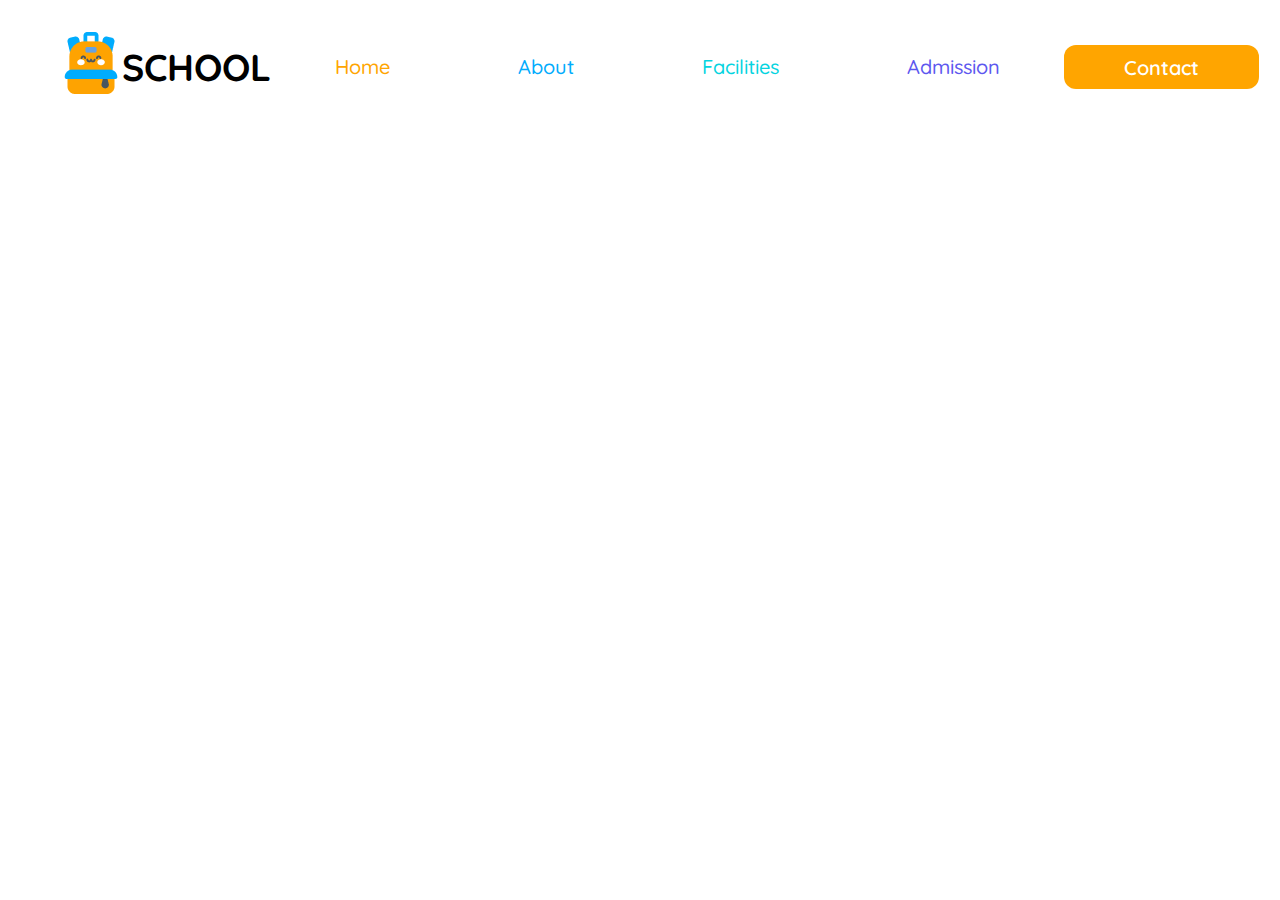
==== index.html @ 40c9b302 "navbar section +responsive for mobile devices" ====
<!DOCTYPE html>
<html lang="en">
<head>
    <meta charset="UTF-8">
    <meta name="viewport" content="width=device-width, initial-scale=1.0">
    <title>Document</title>
    <link rel="stylesheet" href="./kidschool.css">
</head>
<body class="quicksand">
<main>
<header>

<!-- navbar part start -->

<nav class="display-flex">
  <div class="logo-text display-flex">

    <div class="img-logo">
    <img src="./assets/logo.png" alt="web-logo">
    </div>
    <h3 class="logo-side-text fbold">SCHOOL</h3>
  </div> 
   <div class="nav-mid-container">
    <ul class="display-flex">
        <li class="nav-item"><a href="./assets/link.html" class="nav-link">Home</a></li>
        <li class="nav-item"><a href="./assets/link.html" class="nav-link">About</a></li>
        <li class="nav-item"><a href="./assets/link.html" class="nav-link">Facilities</a></li>
        <li class="nav-item"><a href="./assets/link.html" class="nav-link">Admission</a></li>
    </ul>

   </div>     
   <button class="btn-primary fSbold">Contact</button>
    <div class="toggle-bar">
        <div class="bar"></div>
        <div class="bar"></div>
        <div class="bar"></div>
    </div>
</nav>
</header>

</main>
</body>
</html>
---- kidschool.css ----
@import url('https://fonts.googleapis.com/css2?family=Quicksand:wght@300..700&display=swap');
*{
    margin: 0px;
    padding: 0px;
    font-family: "Quicksand", serif;
    font-optical-sizing: auto;
    font-weight: 500;
    font-style: normal;
}

 .quicksand{
    font-family: "Quicksand", serif;
    font-optical-sizing: auto;
    font-weight: 500;
    font-style: normal;
  } 
main{
    max-width:1160px;
    margin: 0 auto;
    
}

/* shared styles */

.display-flex{
    display: flex;
}
.fbold{
    font-weight: bold;

}
.fSbold{
    font-weight: 600;
}



/* start nav bar section */


nav{
    margin: 2rem auto;
    justify-content: space-around;
   align-items: center;
}
.logo-text{
    align-items: center;
    font-size: 2rem;
    
}

li ,li>a{
    text-decoration: none;
    list-style: none;
    font-size:1.25rem;
    font-weight:500;
    line-height: 32px;
    margin: 0 2rem;
   
}
ul li:nth-child(1) a {
    color: orange;
}
ul li:nth-child(2) a {
    color: #01ACFD;
}
ul li:nth-child(3) a {
    color: #05D4DF;
}
ul li:nth-child(4) a {
    color: #5D58EF;
}

.btn-primary{
width: 12.3rem;

border: none;
color: #ffff;

background-color:orange ;

font-size: 1.25rem;

padding: 0.6rem 3.75rem;
border-radius:0.75rem;
}

.btn-primary:hover{
    background-color: gold;
} 

.toggle-bar{
    display: none;
}

/* nav bar section end */


/* mobile device responsive part start */
@media screen and (max-width:576px) {




    /* navbar mobile section start */

 nav{
    margin: 0;
    padding: 1rem;
    justify-content: space-around;
    border-bottom: 2px solid orange;
 }
    
    .logo-side-text,
    .nav-mid-container,
    .btn-primary {
    display: none;
   }
   .img-logo>img{
    width:2.85rem;
    height:2.85rem;
   }
   .toggle-bar{
    display: flex;
    flex-direction: column;
    width: 1.85rem;
    height: 1.85rem;
    justify-content: space-around;
    cursor:pointer;
   }
    .bar {
    height: 5px;
    width: 30px;
    background-color: #000000;
    border-radius: 5px;
    transition: transform 0.3s ease, opacity 0.3s ease;
  }
  /* navbar mobile section end */
}
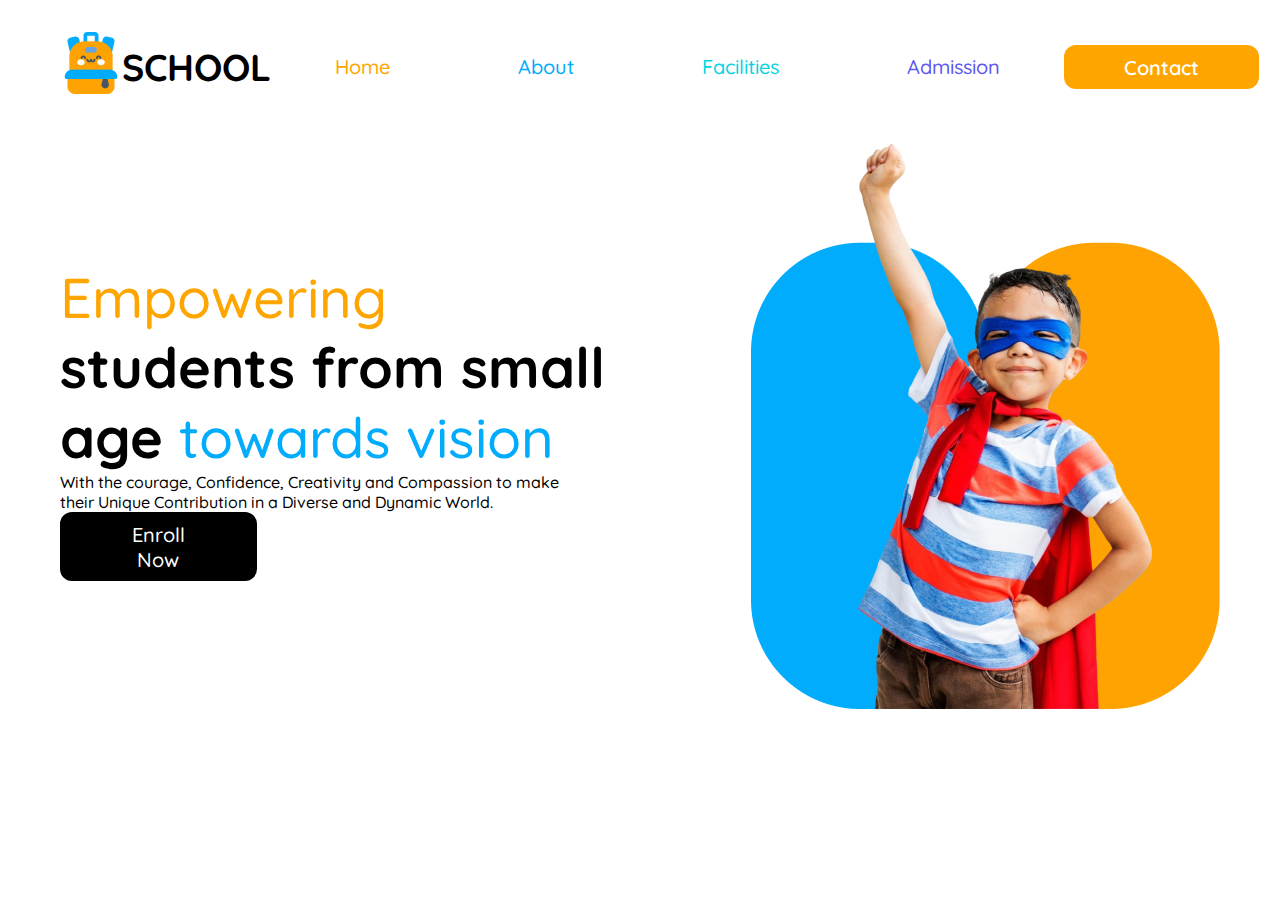
==== commit e5a5755d: "banner+pc version" ====
--- a/index.html
+++ b/index.html
@@ -29,14 +29,26 @@
     </ul>
 
    </div>     
-   <button class="btn-primary fSbold">Contact</button>
+   <button class="btn-primary fSbold btn-1">Contact</button>
     <div class="toggle-bar">
         <div class="bar"></div>
         <div class="bar"></div>
         <div class="bar"></div>
     </div>
 </nav>
+ <section class="banner display-flex">
+      <div class="banner-texbox">
+            <h1 class="h1s fbold" >
+                <span>Empowering</span><br>
+                students from small <br> age <span>towards vision</span>
+            </h1>
+            <p>With the courage, Confidence, Creativity and Compassion to make <br>their Unique Contribution in a Diverse and Dynamic World.</p>
+            <button class="btn-primary2 btn-2">Enroll Now</button>
+        </div>
+        <img src="./assets/hero-kids.png" alt="">
+ </section>
 </header>
+ 
 
 </main>
 </body>
--- a/kidschool.css
+++ b/kidschool.css
@@ -70,15 +70,15 @@
 ul li:nth-child(4) a {
     color: #5D58EF;
 }
+.btn-1{
+    background-color:orange ;
+}
 
 .btn-primary{
+display: flex;
 width: 12.3rem;
-
 border: none;
 color: #ffff;
-
-background-color:orange ;
-
 font-size: 1.25rem;
 
 padding: 0.6rem 3.75rem;
@@ -95,6 +95,54 @@
 
 /* nav bar section end */
 
+/* banner section start */
+
+.banner{
+justify-content:space-between;
+align-items: center;
+}
+.banner-textbox{
+width: 40rem;
+margin-right: 3.5rem;
+}
+
+
+.btn-primary2{
+display: flex;
+width: 12.3rem;
+border: none;
+color: #ffff;
+font-size: 1.25rem;
+justify-content: center;
+padding: 0.6rem 3rem;
+border-radius:0.75rem;
+
+}
+
+
+.btn-2{
+    background-color: black;
+}
+h1 span:first-child{
+color:orange;
+}
+h1 span:nth-child(2){
+    color: #111111;
+}
+h1 span:last-child{
+    color: #01ACFD;
+}
+
+
+.h1s{
+    font-size: 3.5rem;
+    font-weight: 700;
+}
+
+.h1s p{
+font-size: 1.25rem;
+font-weight: 400;
+}
 
 /* mobile device responsive part start */
 @media screen and (max-width:576px) {
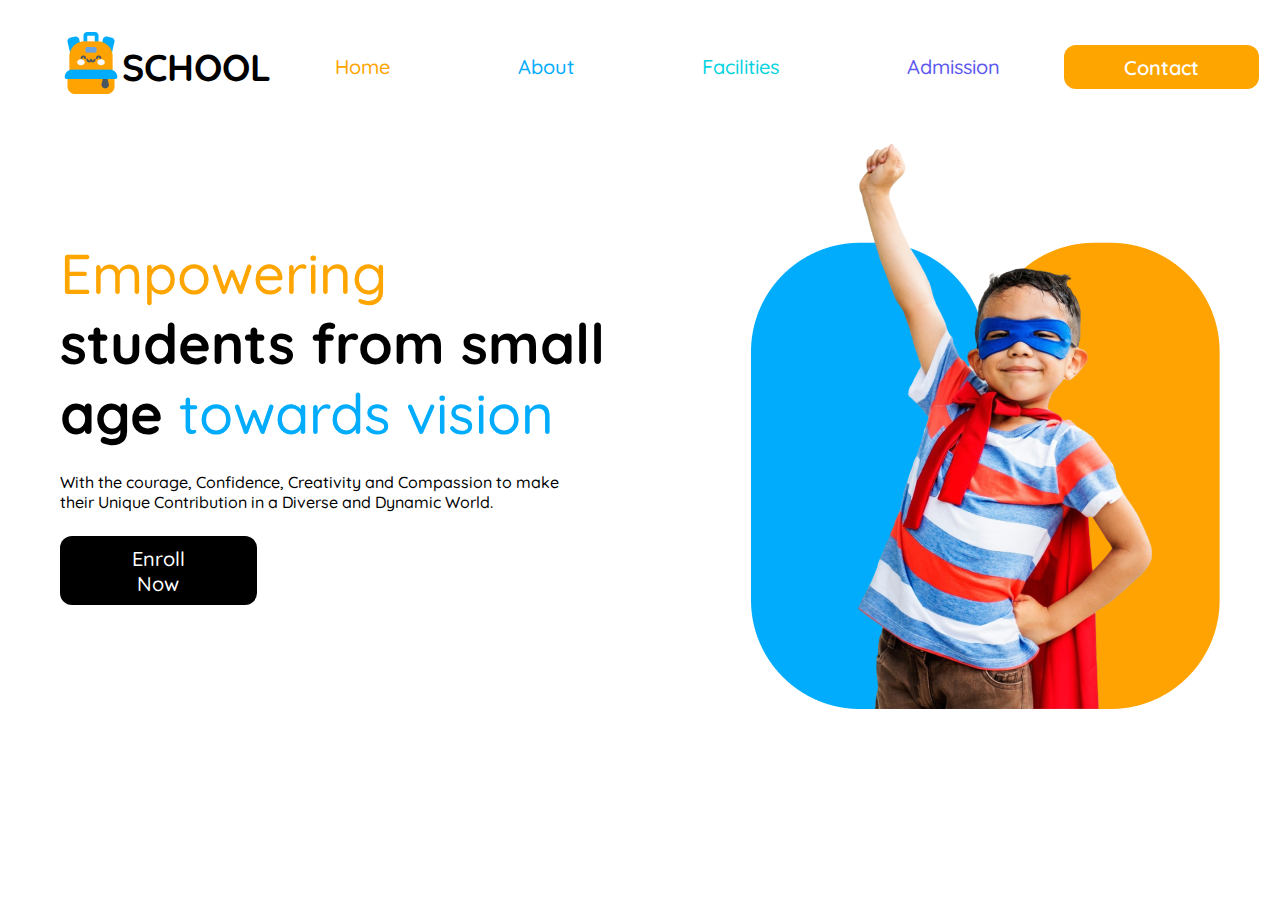
==== commit 226f75aa: "correction version of banner" ====
--- a/index.html
+++ b/index.html
@@ -42,7 +42,7 @@
                 <span>Empowering</span><br>
                 students from small <br> age <span>towards vision</span>
             </h1>
-            <p>With the courage, Confidence, Creativity and Compassion to make <br>their Unique Contribution in a Diverse and Dynamic World.</p>
+            <p class="p1s">With the courage, Confidence, Creativity and Compassion to make <br>their Unique Contribution in a Diverse and Dynamic World.</p>
             <button class="btn-primary2 btn-2">Enroll Now</button>
         </div>
         <img src="./assets/hero-kids.png" alt="">
--- a/kidschool.css
+++ b/kidschool.css
@@ -100,10 +100,12 @@
 .banner{
 justify-content:space-between;
 align-items: center;
+
 }
 .banner-textbox{
 width: 40rem;
 margin-right: 3.5rem;
+
 }
 
 
@@ -121,6 +123,8 @@
 
 
 .btn-2{
+    margin-top: 1.5rem;
+ 
     background-color: black;
 }
 h1 span:first-child{
@@ -131,6 +135,7 @@
 }
 h1 span:last-child{
     color: #01ACFD;
+     
 }
 
 
@@ -138,10 +143,13 @@
     font-size: 3.5rem;
     font-weight: 700;
 }
-
+.p1s{
+    padding-top:1.5rem;
+}
 .h1s p{
 font-size: 1.25rem;
 font-weight: 400;
+
 }
 
 /* mobile device responsive part start */
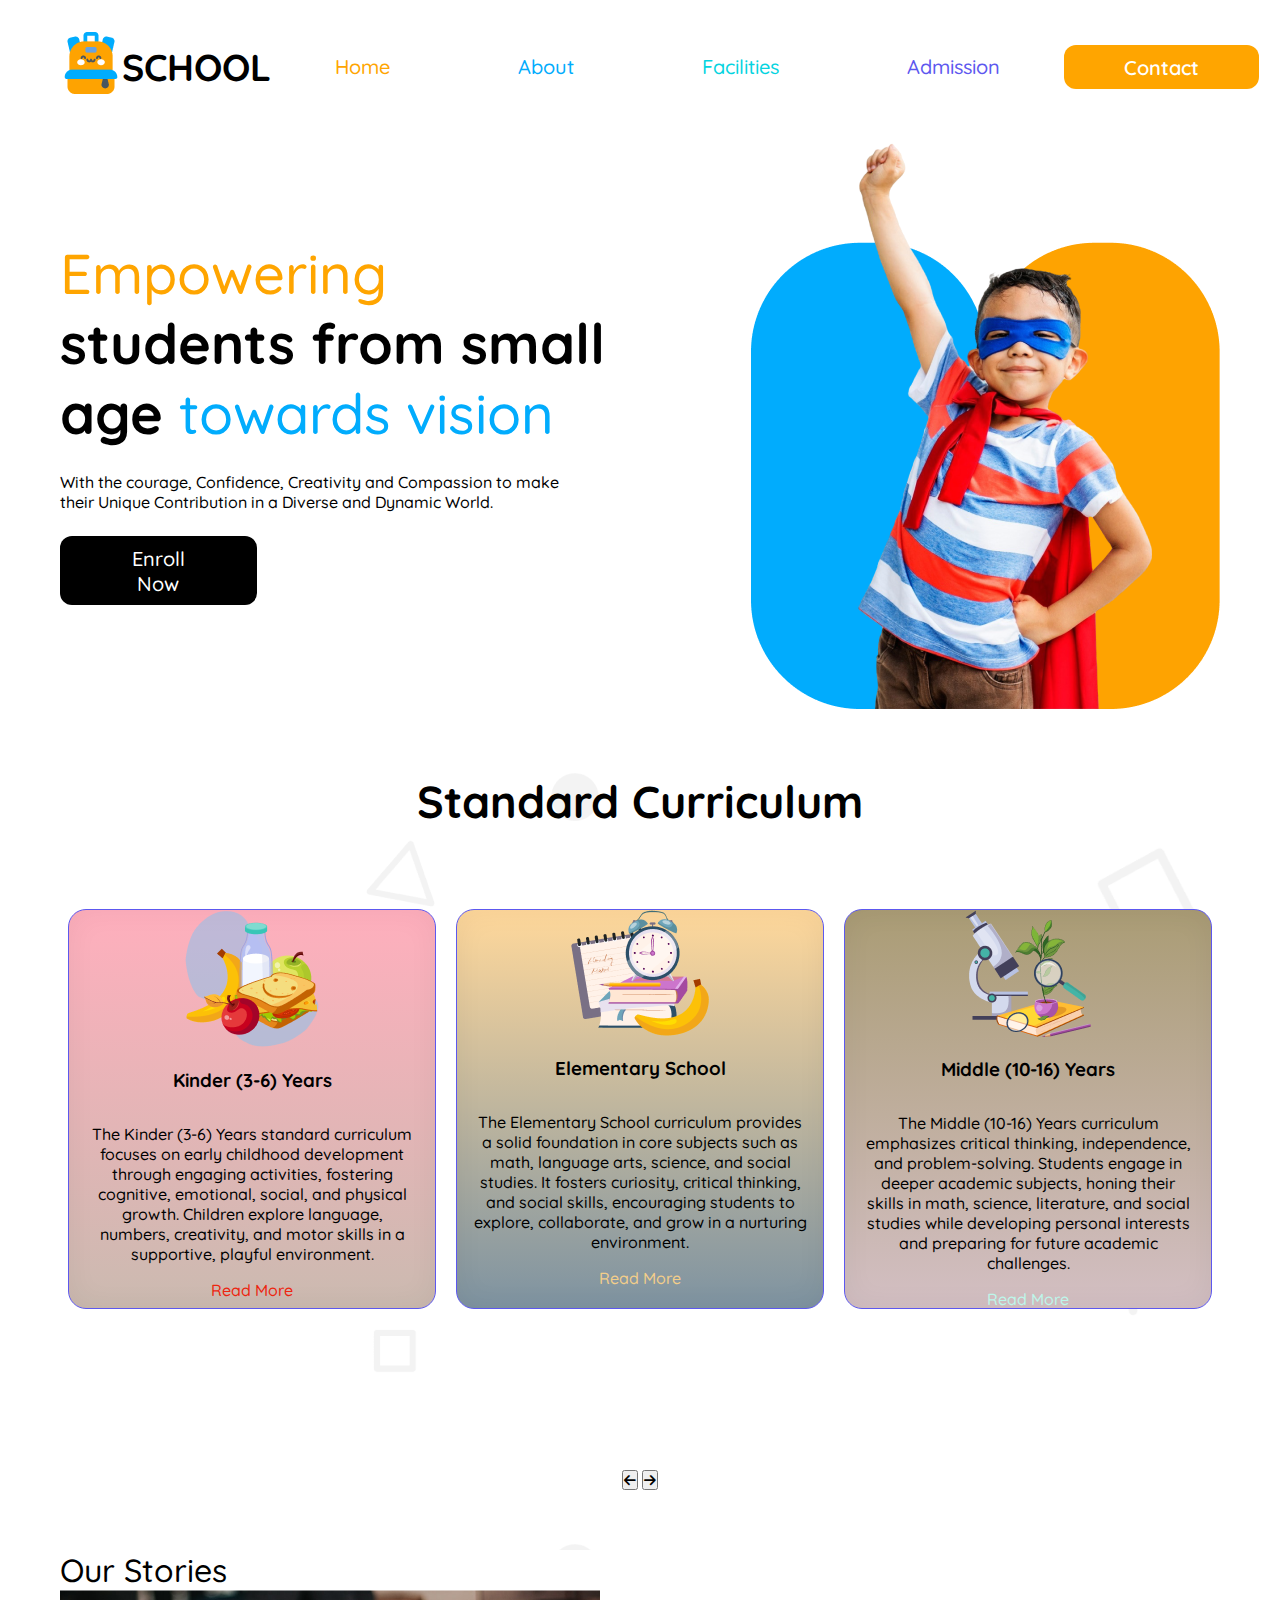
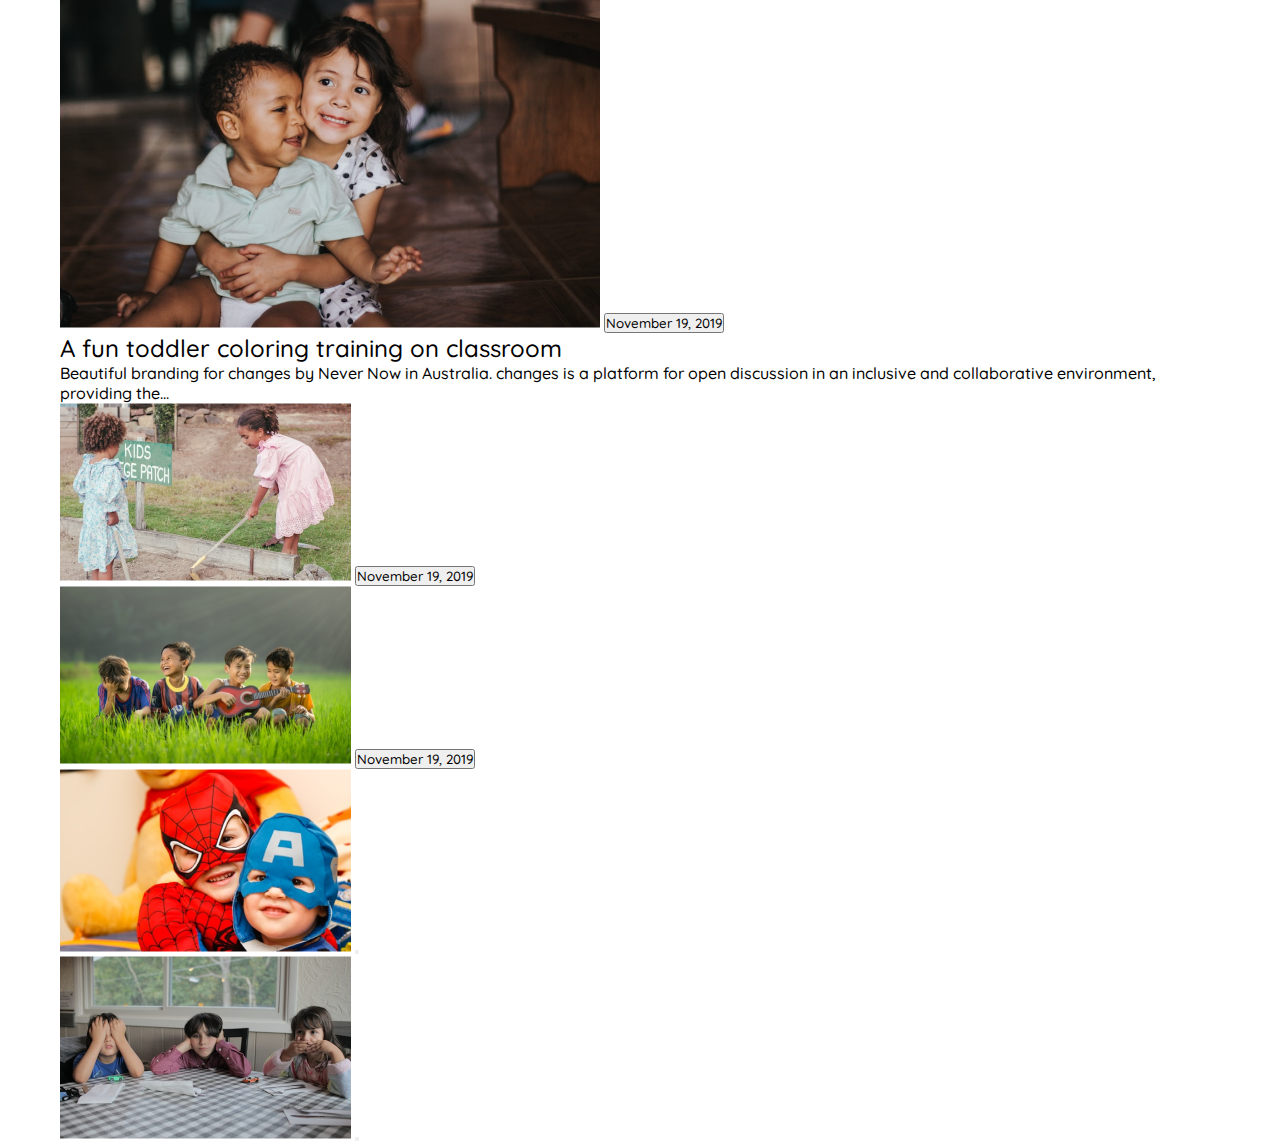
==== commit f31193e1: "card section and slider section responsive" ====
--- a/index.html
+++ b/index.html
@@ -4,7 +4,9 @@
     <meta charset="UTF-8">
     <meta name="viewport" content="width=device-width, initial-scale=1.0">
     <title>Document</title>
+    <link rel="stylesheet" href="https://cdnjs.cloudflare.com/ajax/libs/font-awesome/6.7.2/css/all.min.css" integrity="sha512-Evv84Mr4kqVGRNSgIGL/F/aIDqQb7xQ2vcrdIwxfjThSH8CSR7PBEakCr51Ck+w+/U6swU2Im1vVX0SVk9ABhg==" crossorigin="anonymous" referrerpolicy="no-referrer" />
     <link rel="stylesheet" href="./kidschool.css">
+
 </head>
 <body class="quicksand">
 <main>
@@ -36,6 +38,11 @@
         <div class="bar"></div>
     </div>
 </nav>
+
+<!-- navbar section end -->
+
+<!-- banner-section start -->
+
  <section class="banner display-flex">
       <div class="banner-texbox">
             <h1 class="h1s fbold" >
@@ -48,7 +55,122 @@
         <img src="./assets/hero-kids.png" alt="">
  </section>
 </header>
- 
+<!-- banner section end -->
+
+<!-- standard curriculum section start -->
+
+<section class="standard-curriculum">
+
+    <h1 class=" fbold">Standard Curriculum</h1>
+    <div class="cards display-flex">
+
+<div class="card">
+    <img src="./assets/kinder.png" alt="">
+    <h3 class="card-title fbold">Kinder (3-6) Years</h3>
+    <p class="card-description">The Kinder (3-6) Years standard curriculum focuses on early childhood development through engaging activities, fostering cognitive, emotional, social, and physical growth. Children explore language, numbers, creativity, and motor skills in a supportive, playful environment.</p>
+    <div class="read-more read-more1">Read More</div>
+</div>
+
+<div class="card">
+    <img src="./assets/elementary.png" alt="">
+    <h3 class="card-title fbold">Elementary School</h3>
+    <p class="card-description">The Elementary School curriculum provides a solid foundation in core subjects such as math, language arts, science, and social studies. It fosters curiosity, critical thinking, and social skills, encouraging students to explore, collaborate, and grow in a nurturing environment.</p>
+    <div class="read-more read-more2">Read More</div>
+</div>
+
+<div class="card">
+    <img src="./assets/middle.png" alt="">
+    <h3 class="card-title fbold">Middle (10-16) Years</h3>
+    <p class="card-description">The Middle (10-16) Years curriculum emphasizes critical thinking, independence, and problem-solving. Students engage in deeper academic subjects, honing their skills in math, science, literature, and social studies while developing personal interests and preparing for future academic challenges.</p>
+    <div class="read-more read-more3">Read More</div>
+</div>
+
+    </div>
+<!-- standard curriculum end -->
+
+ <!-- slider icon set start -->
+
+    <div class="slider">
+        <button class="left-arrow">
+            <i class="fa-solid fa-arrow-left"></i>
+        </button>
+        <button class="right-arrow">
+            <i class="fa-solid fa-arrow-right"></i>
+        </button>
+     </div>
+
+    <!-- slider icon set end -->
+
+</section>
+
+
+<!-- our stories section start -->
+<section class="our-stories">
+<h1>Our Stories</h1>
+<div class="stories-container">
+ <div class="stories-box">
+    <img src="./assets/story-1.png" alt="">
+    <button class="date">November 19, 2019</button>
+    <h2>A fun toddler coloring training on classroom</h2>
+    
+<p>Beautiful branding for changes by Never Now in Australia.
+    changes is a platform for open discussion in an inclusive and
+    collaborative environment, providing the...</p>
+ </div>
+ <div class="stories-grid-container">
+
+    <div class="stories-box">
+    
+   <img src="./assets/story-2.png">
+   <button class="date">November 19, 2019</button>
+   <h2></h2>
+   <p></p>
+    </div>
+
+    <div class="stories-box">
+    
+ <img src="./assets/story-3.png">
+ <button class="date">November 19, 2019</button>
+<h2></h2>
+ <p></p>
+ </div>
+
+ <div class="stories-box">
+    
+ <img src="./assets/story-4.png">
+  <button class="date"></button>
+ <h2></h2>
+<p></p>
+ </div>
+
+ <div class="stories-box">
+    
+ <img src="./assets/story-5.png">
+<button class="date"></button>
+ <h2></h2>
+<p></p>
+</div>
+ </div>
+
+
+
+
+
+
+
+</div>
+
+
+
+
+
+
+
+</section>
+
+
+
+
 
 </main>
 </body>
--- a/kidschool.css
+++ b/kidschool.css
@@ -1,4 +1,5 @@
 @import url('https://fonts.googleapis.com/css2?family=Quicksand:wght@300..700&display=swap');
+@import url('https://fonts.googleapis.com/css2?family=Raleway:ital,wght@0,100..900;1,100..900&display=swap');
 *{
     margin: 0px;
     padding: 0px;
@@ -6,6 +7,7 @@
     font-optical-sizing: auto;
     font-weight: 500;
     font-style: normal;
+    box-sizing: border-box;
 }
 
  .quicksand{
@@ -127,6 +129,9 @@
  
     background-color: black;
 }
+.btn-2:hover{
+    background-color: gold;
+}
 h1 span:first-child{
 color:orange;
 }
@@ -138,7 +143,6 @@
      
 }
 
-
 .h1s{
     font-size: 3.5rem;
     font-weight: 700;
@@ -151,12 +155,108 @@
 font-weight: 400;
 
 }
+/* banner section end */
+
+/* standard curriculum section start */
+.standard-curriculum{
+    background-image: url(./assets/bg.png);
+  
+}
+.standard-curriculum h1{
+
+    text-align: center;
+    font-size: 2.8rem;
+    color: #000000;
+    margin-top: 4rem;
+    margin-bottom: 5rem;
+}
+
+.cards{
+
+text-align: center;
+align-content:center ;
+gap:20px;
+justify-content: center;
+align-items: center;
+margin-bottom: 5rem;
+}
+
+.card{
+flex-direction: column;
+max-width: 23rem;
+height: 25rem;
+
+
+align-items: center;
+border-radius: 18px;
+
+
+box-shadow: 0px 0px 28.296px 0.943px rgba(0, 0, 0, 0.05) inset;
+transition: transform 0.3s ease, box-shadow 0.3s ease;
+}
+.card:hover{
+    transform: scale(1.1);
+    box-shadow: 0px 4px 14px rgba(139, 205, 17, 0.5);
+}
+
+.card:first-child{
+    border: 0.800px solid #5D58EF;
+    background:linear-gradient( #ffafbd ,#cbbab0 ) ;
+}
+.card:nth-child(2){
+    border: 0.800px solid #5D58EF;
+    background:linear-gradient(#ffd89b ,#7e93a1) ;
+}
+.card:nth-child(3){
+    border: 0.800px solid #5D58EF;
+    background:linear-gradient( #aa9c75,#d3bfc3 ) ;
+}
+.read-more{
+    text-align: center;
+    font-size: 1rem;
+    font-weight: 500;
+}
+.read-more1{
+color: rgb(237, 37, 15);
+}
+
+.read-more2{
+color: rgb(243, 206, 138);
+}
+
+
+.read-more3{
+color: rgb(189, 246, 234);
+}
+
+.card-title ,.card-description{
+padding: 1rem;
+}
+/* standard card section end */
+
+.slider{
+    text-align: center;
+    padding-top: 5rem;
+    padding-bottom: 3.75rem;
+}
+.slider i:hover{
+    color: rgb(208, 29, 29);
+    background-color: #01ACFD;
+}
+/* standard card section and slider end */
+
+
+
+
+
 
 /* mobile device responsive part start */
 @media screen and (max-width:576px) {
 
 
-
+.slider{
+    display: none;
+}
 
     /* navbar mobile section start */
 
@@ -175,6 +275,8 @@
    .img-logo>img{
     width:2.85rem;
     height:2.85rem;
+   
+    margin-left: 1rem;
    }
    .toggle-bar{
     display: flex;
@@ -183,6 +285,8 @@
     height: 1.85rem;
     justify-content: space-around;
     cursor:pointer;
+    padding: 0 16rem;
+
    }
     .bar {
     height: 5px;
@@ -192,4 +296,52 @@
     transition: transform 0.3s ease, opacity 0.3s ease;
   }
   /* navbar mobile section end */
+
+  /* banner mobile section start */
+  .banner{
+    flex-direction: column;
+    align-items: center;
+    margin: 1.5rem auto;
+  }
+  .banner img{
+    order: -1;
+    max-width: 80%;
+   margin-right: 1.3rem;
+    
+  }
+.banner-textbox{
+    text-align: center;
+    margin: 1.5rem auto;
+}
+.banner-texbox h1{
+    font-size: 2rem;
+    text-align: center;
+    margin-right: 1.3rem;
+}
+.banner-texbox p{
+    margin-right: 1.3rem;
+    font-size: 1rem;
+    font-weight: 500;
+    text-align: center;
+    padding: 1.5rem 2rem;
+    text-wrap: wrap;
+
+}
+.banner-texbox button{
+    margin-right: 1.3rem;
+    margin: auto;
+    
+}
+/* banner mobile section end */
+
+/* card part start */
+.cards{
+    flex-direction: column;
+   padding-bottom: 5rem;
+}
+.card:hover{
+    transform: scale(1.02);
+}
+/* card part start */
+
 }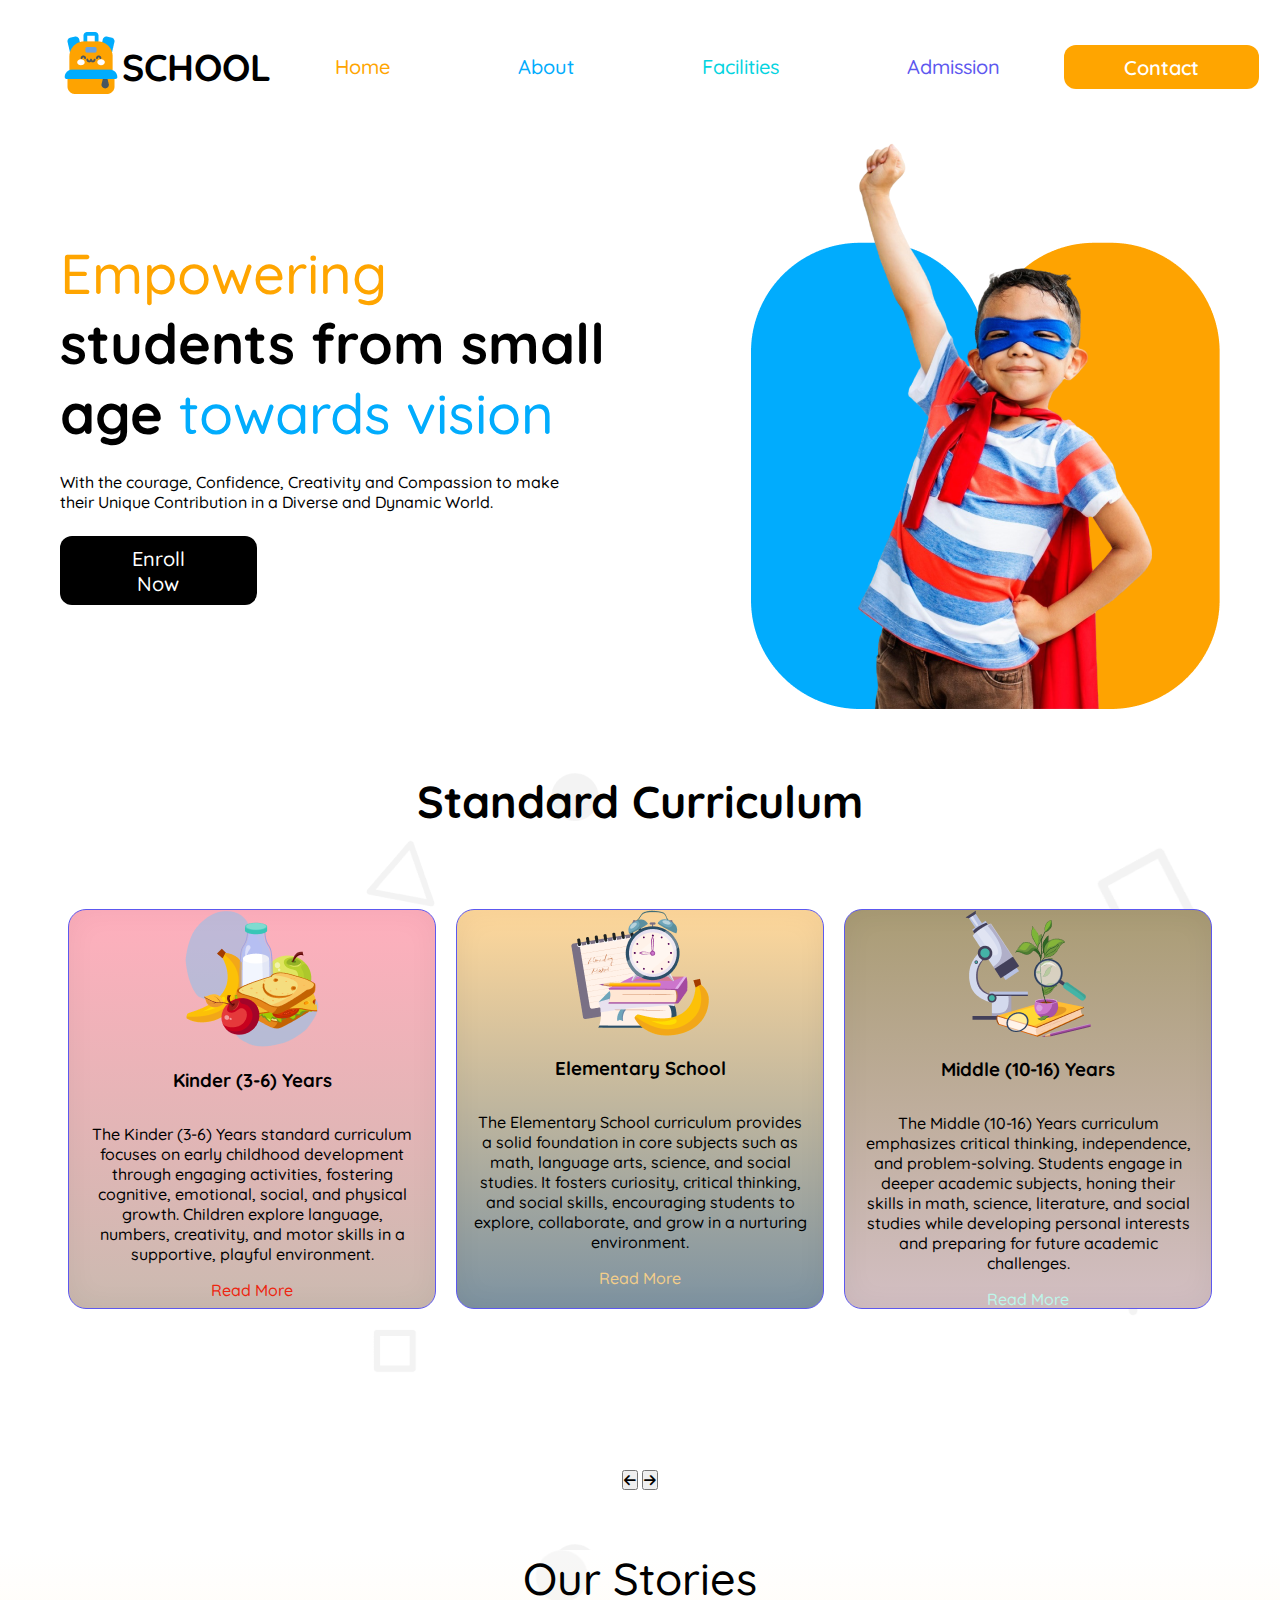
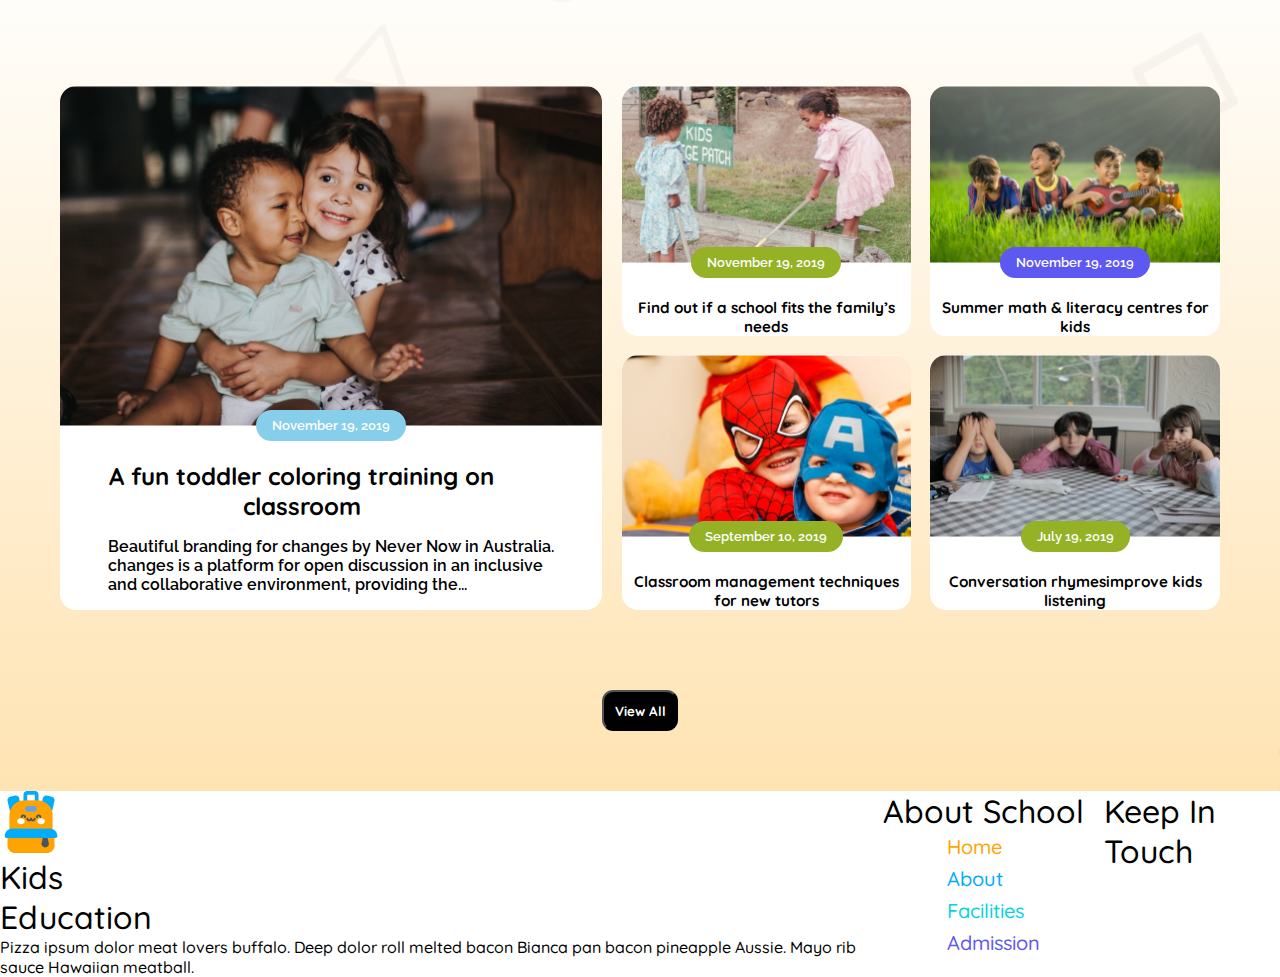
==== commit f70b5f62: "our stories section responsive" ====
--- a/index.html
+++ b/index.html
@@ -102,76 +102,93 @@
     <!-- slider icon set end -->
 
 </section>
+</main>
+<!-- our stories section start -->
+<section class="our-stories">
+    <h1>Our Stories</h1>
+    <div class="stories-container display-flex">
+    
+     <div class="stories-box stories1">
+        <img src="./assets/story-1.png" alt="">
+        <button id="shead " class="date scommonf">November 19, 2019</button>
+        <h4 class="fbold">A fun toddler coloring training on <br>classroom</h2>
+        
+    <p class="scommonf">Beautiful branding for changes by Never Now in Australia.
+        changes is a platform for open discussion in an inclusive and
+        collaborative environment, providing the...</p>
+     </div>
+    
+     <div class="stories-grid-container">
+    
+        <div class="stories-box">
+        
+       <img src="./assets/story-2.png">
+       <button class="date scommonf">November 19, 2019</button>
+       <h2 class="fbold">Find out if a school fits the family’s needs</h2>
+    
+        </div>
+    
+        <div class="stories-box">
+        
+     <img src="./assets/story-3.png">
+     <button id="stories-3" class="date scommonf">November 19, 2019</button>
+    <h2 class="fbold">Summer math & literacy centres for kids</h2>
+     
+     </div>
+    
+     <div class="stories-box">
+        
+     <img src="./assets/story-4.png">
+      <button class="date scommonf">September 10, 2019</button>
+     <h2 class="fbold">Classroom management techniques for new tutors</h2>
+    
+     </div>
+    
+     <div class="stories-box">
+        
+     <img src="./assets/story-5.png">
+    <button class="date scommonf">July 19, 2019</button>
+     <h2 class="fbold">Conversation rhymesimprove kids listening</h2>
+    
+    </div>
+    
+     </div>
+    
+    </div>
+    
+    <button class="btn-view-all fbold">View All</button>
+    </section>
+    
+    
+    <!-- our stories section end -->
+    <footer class="display-flex">
+     <div class="logo-with-text">
 
 
-<!-- our stories section start -->
-<section class="our-stories">
-<h1>Our Stories</h1>
-<div class="stories-container">
- <div class="stories-box">
-    <img src="./assets/story-1.png" alt="">
-    <button class="date">November 19, 2019</button>
-    <h2>A fun toddler coloring training on classroom</h2>
-    
-<p>Beautiful branding for changes by Never Now in Australia.
-    changes is a platform for open discussion in an inclusive and
-    collaborative environment, providing the...</p>
- </div>
- <div class="stories-grid-container">
-
-    <div class="stories-box">
-    
-   <img src="./assets/story-2.png">
-   <button class="date">November 19, 2019</button>
-   <h2></h2>
-   <p></p>
+    <div class="footer-logo">
+      <img src="./assets/logo.png" alt="">
+      <h1>Kids <br> Education</h1>
+    </div>
+   <p>Pizza ipsum dolor meat lovers buffalo. Deep dolor roll melted bacon Bianca pan bacon pineapple Aussie. Mayo rib sauce Hawaiian meatball.</p>
     </div>
 
-    <div class="stories-box">
-    
- <img src="./assets/story-3.png">
- <button class="date">November 19, 2019</button>
-<h2></h2>
- <p></p>
- </div>
+     <div class="about-school">
+      <h1>About School</h1>
+      <ul>
+        <li><a href="">Home</a></li>
+        <li><a href="">About</a></li>
+        <li><a href="">Facilities</a></li>
+        <li><a href="">Admission</a></li>
+      </ul>
+       
+     </div>
+     <div class="keep-in-touch">
+        <h1>Keep In Touch</h1>
+        <div class="social-site">
+            <img src="./" alt="">
+        </div>
+     </div>
 
- <div class="stories-box">
-    
- <img src="./assets/story-4.png">
-  <button class="date"></button>
- <h2></h2>
-<p></p>
- </div>
-
- <div class="stories-box">
-    
- <img src="./assets/story-5.png">
-<button class="date"></button>
- <h2></h2>
-<p></p>
-</div>
- </div>
-
-
-
-
-
-
-
-</div>
-
-
-
-
-
-
-
-</section>
-
-
-
-
-
-</main>
+    </footer>
 </body>
 </html>--- a/kidschool.css
+++ b/kidschool.css
@@ -245,7 +245,106 @@
 }
 /* standard card section and slider end */
 
-
+/* our stories section start  */
+.scommonf{
+    font-family: "Raleway", serif;
+    font-weight:600;
+    font-size: 1rem;
+}
+.stories-box h2{
+    font-size: 0.95rem;
+}
+.stories-box h4{
+    font-size: 1.5rem;
+    padding-right: 3.7rem;
+}
+.stories-box img{
+    width: 100%;
+    height: auto;
+}
+
+.our-stories{
+    background: linear-gradient(
+        0deg,
+        rgba(254, 163, 1, 0.3) 0%,
+        rgba(255, 255, 255, 0.3) 100%
+      ),
+      url(../assets/bg.png);
+      background-size: cover;
+      background-repeat: repeat-y;
+      padding-bottom: 3.75rem;
+     
+}
+.our-stories>h1{
+    text-align: center;
+    font-size: 2.8rem;
+    color: #000;
+   
+
+    
+}
+.stories-container{
+    margin: 5rem auto;
+     max-width:1160px;
+     gap: 1.2rem;
+}
+.stories1{
+    width: 34rem;
+}
+.stories1 p{
+ text-align: left;
+ padding: 1rem 3rem;
+}
+.stories1 button{
+    background-color: skyblue;
+}
+#stories-3{
+    background-color: #5D58F0;
+}
+
+
+/* stories grid start */
+.stories-grid-container{
+    display: grid;
+    grid-template-columns: repeat(2, 18.1rem);
+    justify-content: center;
+    align-items: center;
+    gap: 1.2rem;
+}
+.stories-box{
+    border-radius: 1rem;
+    overflow: hidden;
+    background-color: #fff;
+    text-align: center;
+}
+/* end ???? */
+
+.date{
+    background: #95b226;
+    color: white;
+    padding: 0.5rem 1rem;
+    border-radius: 1.25rem;
+    font-size: 0.8rem;
+    border:none;
+    position: relative;
+    top: -20px;
+    
+}
+
+.btn-view-all{
+    display: flex;
+    background-color: black;
+    color: white;
+    margin: 0 auto;
+    text-align: center;
+    padding: 0.65rem;
+    border-radius: 0.7rem;
+   
+    
+}
+
+
+/* our stories section end */
 
 
 
@@ -254,7 +353,9 @@
 @media screen and (max-width:576px) {
 
 
-.slider{
+.slider,
+.stories1
+{
     display: none;
 }
 
@@ -337,11 +438,36 @@
 /* card part start */
 .cards{
     flex-direction: column;
-   padding-bottom: 5rem;
+   padding-bottom: 0rem;
 }
 .card:hover{
     transform: scale(1.02);
 }
-/* card part start */
+/* card part end */
+
+
+/* our stories section start  */
+
+.stories-container{
+    margin:2rem auto;
+}
+.stories-grid-container{
+    grid-template-columns: repeat(2 ,40%);
+    gap: 1rem;
+}
+.stories-box h1 {
+    font-size: 0.6rem;
+   
+  }
+  .date {
+    font-size: 0.5rem;
+    padding: 0.4rem;
+  }
+  .our-stories{
+    margin-bottom: 15rem;
+  }
+/* our stories section end */
+
+
 
 }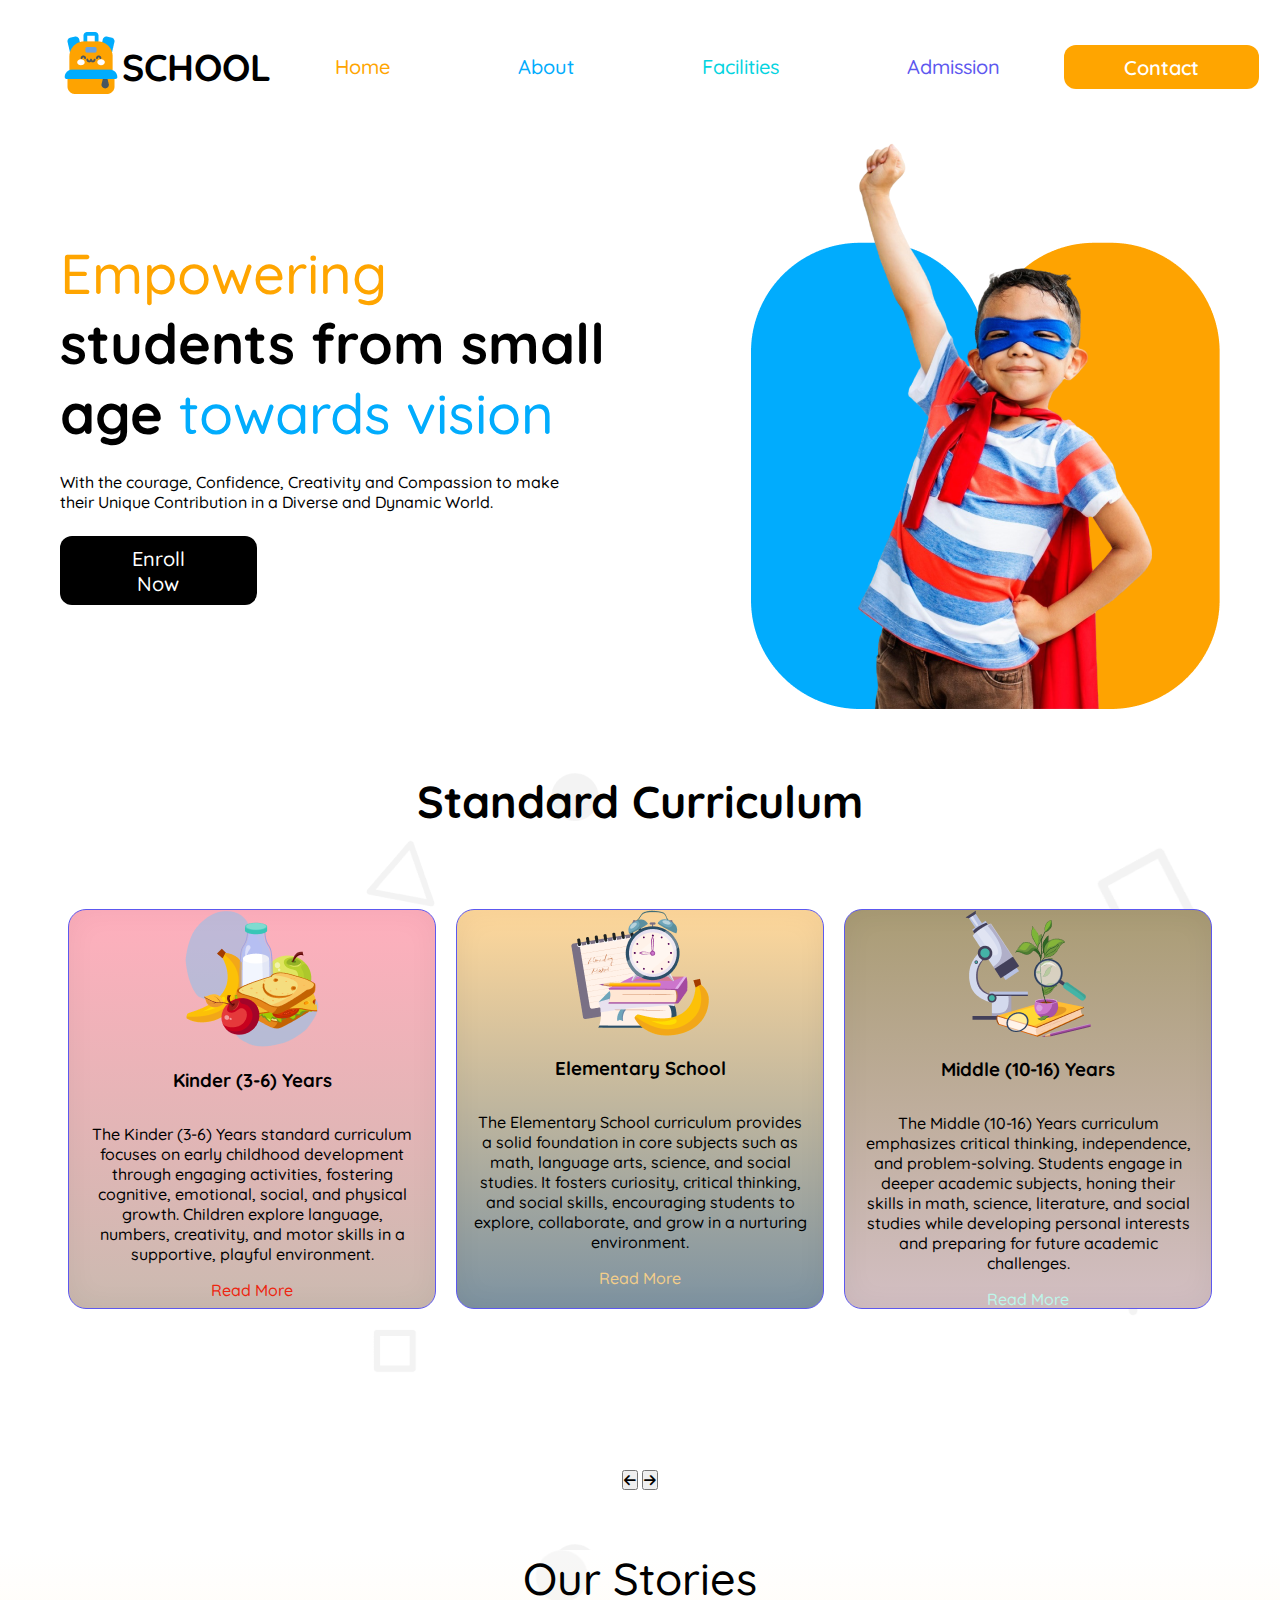
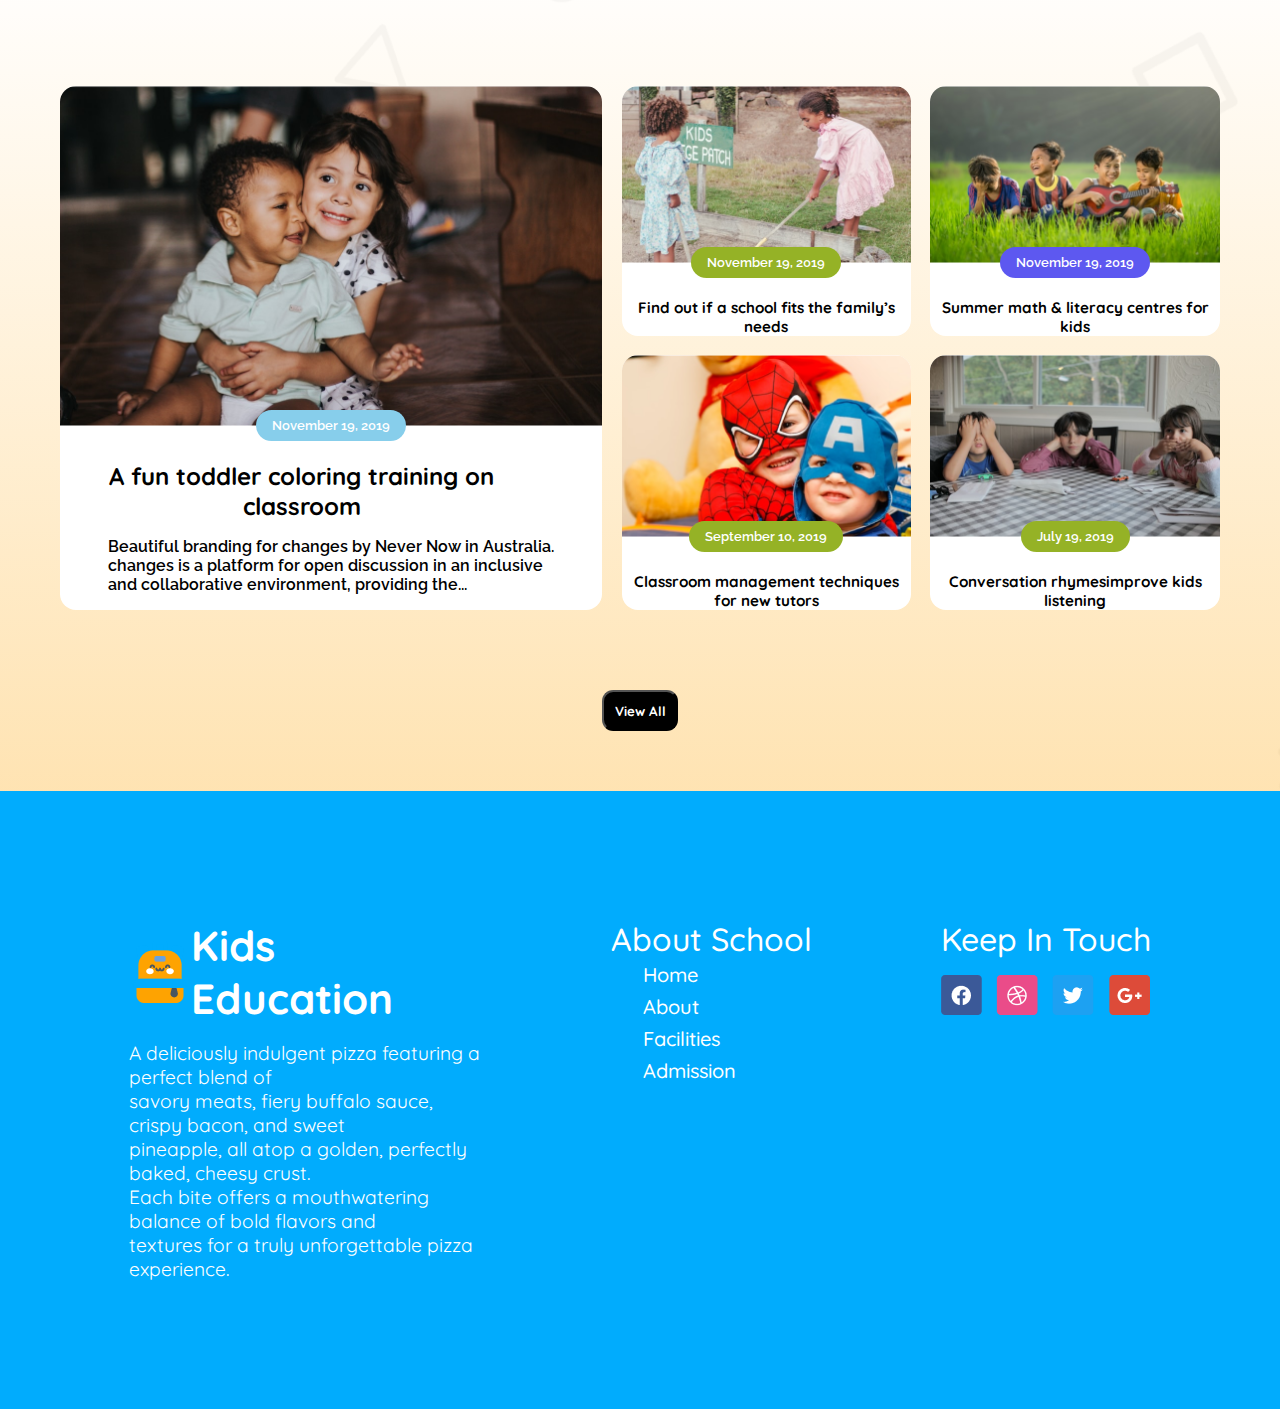
==== commit e37c5ea0: "footer part" ====
--- a/index.html
+++ b/index.html
@@ -161,6 +161,8 @@
     
     
     <!-- our stories section end -->
+
+    <!-- footer section start -->
     <footer class="display-flex">
      <div class="logo-with-text">
 
@@ -169,13 +171,17 @@
       <img src="./assets/logo.png" alt="">
       <h1>Kids <br> Education</h1>
     </div>
-   <p>Pizza ipsum dolor meat lovers buffalo. Deep dolor roll melted bacon Bianca pan bacon pineapple Aussie. Mayo rib sauce Hawaiian meatball.</p>
+   <p>A deliciously indulgent pizza featuring a perfect blend of <br> 
+     savory meats, fiery buffalo sauce, crispy bacon, and  sweet<br>
+      pineapple, all atop a golden, perfectly baked, cheesy crust. <br>
+      Each bite offers a mouthwatering balance of bold flavors and <br>
+       textures for a truly unforgettable pizza experience.</p>
     </div>
 
      <div class="about-school">
       <h1>About School</h1>
       <ul>
-        <li><a href="">Home</a></li>
+        <li class="abc"><a href="">Home</a></li>
         <li><a href="">About</a></li>
         <li><a href="">Facilities</a></li>
         <li><a href="">Admission</a></li>
@@ -185,10 +191,15 @@
      <div class="keep-in-touch">
         <h1>Keep In Touch</h1>
         <div class="social-site">
-            <img src="./" alt="">
+            <img src="./assets/fb.png" alt="">
+            <img src="./assets/dribble.png" alt="">
+            <img src="./assets/twitter.png" alt="">
+            <img src="./assets/google+.png" alt="">
         </div>
      </div>
 
     </footer>
+    <!-- footer section end -->
+    
 </body>
 </html>--- a/kidschool.css
+++ b/kidschool.css
@@ -342,10 +342,52 @@
    
     
 }
-
-
 /* our stories section end */
 
+
+/* footer section start  */
+
+footer{
+    color: white;
+    background-color: #01ACFD;
+    justify-content: space-evenly;
+    align-items: start;
+    padding: 8rem 0;
+}
+.footer-logo{
+    display: flex;
+    margin-bottom: 1rem;
+    align-items: center;
+    justify-content: start;
+}
+.footer-logo h1{
+    font-weight: 700;
+  font-size: 2.625rem;
+}
+.logo-with-text{
+    max-width: 22rem;
+}
+.logo-with-text p{
+    font-weight: 400;
+    font-size: 1.2rem;
+    color: #fff;
+}
+.about-school > ul > li > a{
+    color: white;
+    margin: 0;
+}
+
+.about-school{
+    text-align: start;
+  flex-direction: column;
+}
+.social-site{
+    margin-top: 1rem;
+    display: flex;
+    justify-content: space-between;
+}
+
+/* footer section end */
 
 
 
@@ -464,10 +506,53 @@
     padding: 0.4rem;
   }
   .our-stories{
-    margin-bottom: 15rem;
+    margin-bottom: rem;
   }
 /* our stories section end */
 
-
+/* footer section start  */
+
+footer{
+    flex-direction: column;
+   padding-bottom: 20rem;
+}
+
+.footer h1{
+    font-size: 2rem;
+}
+.footer-logo{
+    display: flex;
+    justify-content: start;
+    align-items: center;
+    justify-content: start;
+    padding-left:1.9rem;
+}
+.logo-with-text p{
+    font-size: 1rem;
+    font-weight: 300;
+    padding-left:2.3rem;
+    padding-bottom: 2rem;
+
+}
+.about-school{
+ padding-left: 2rem;
+ padding-bottom: 2rem;
+ display: flex;
+ flex-direction: column;
+ justify-content:start;
+
+}
+.about-school > ul > li > a{
+    padding-right: 4rem;
+    
+}
+.keep-in-touch{
+    padding-left: 2rem;
+    
+}
+.abc{
+    padding-right: 20px;
+}
+/* footer section end */
 
 }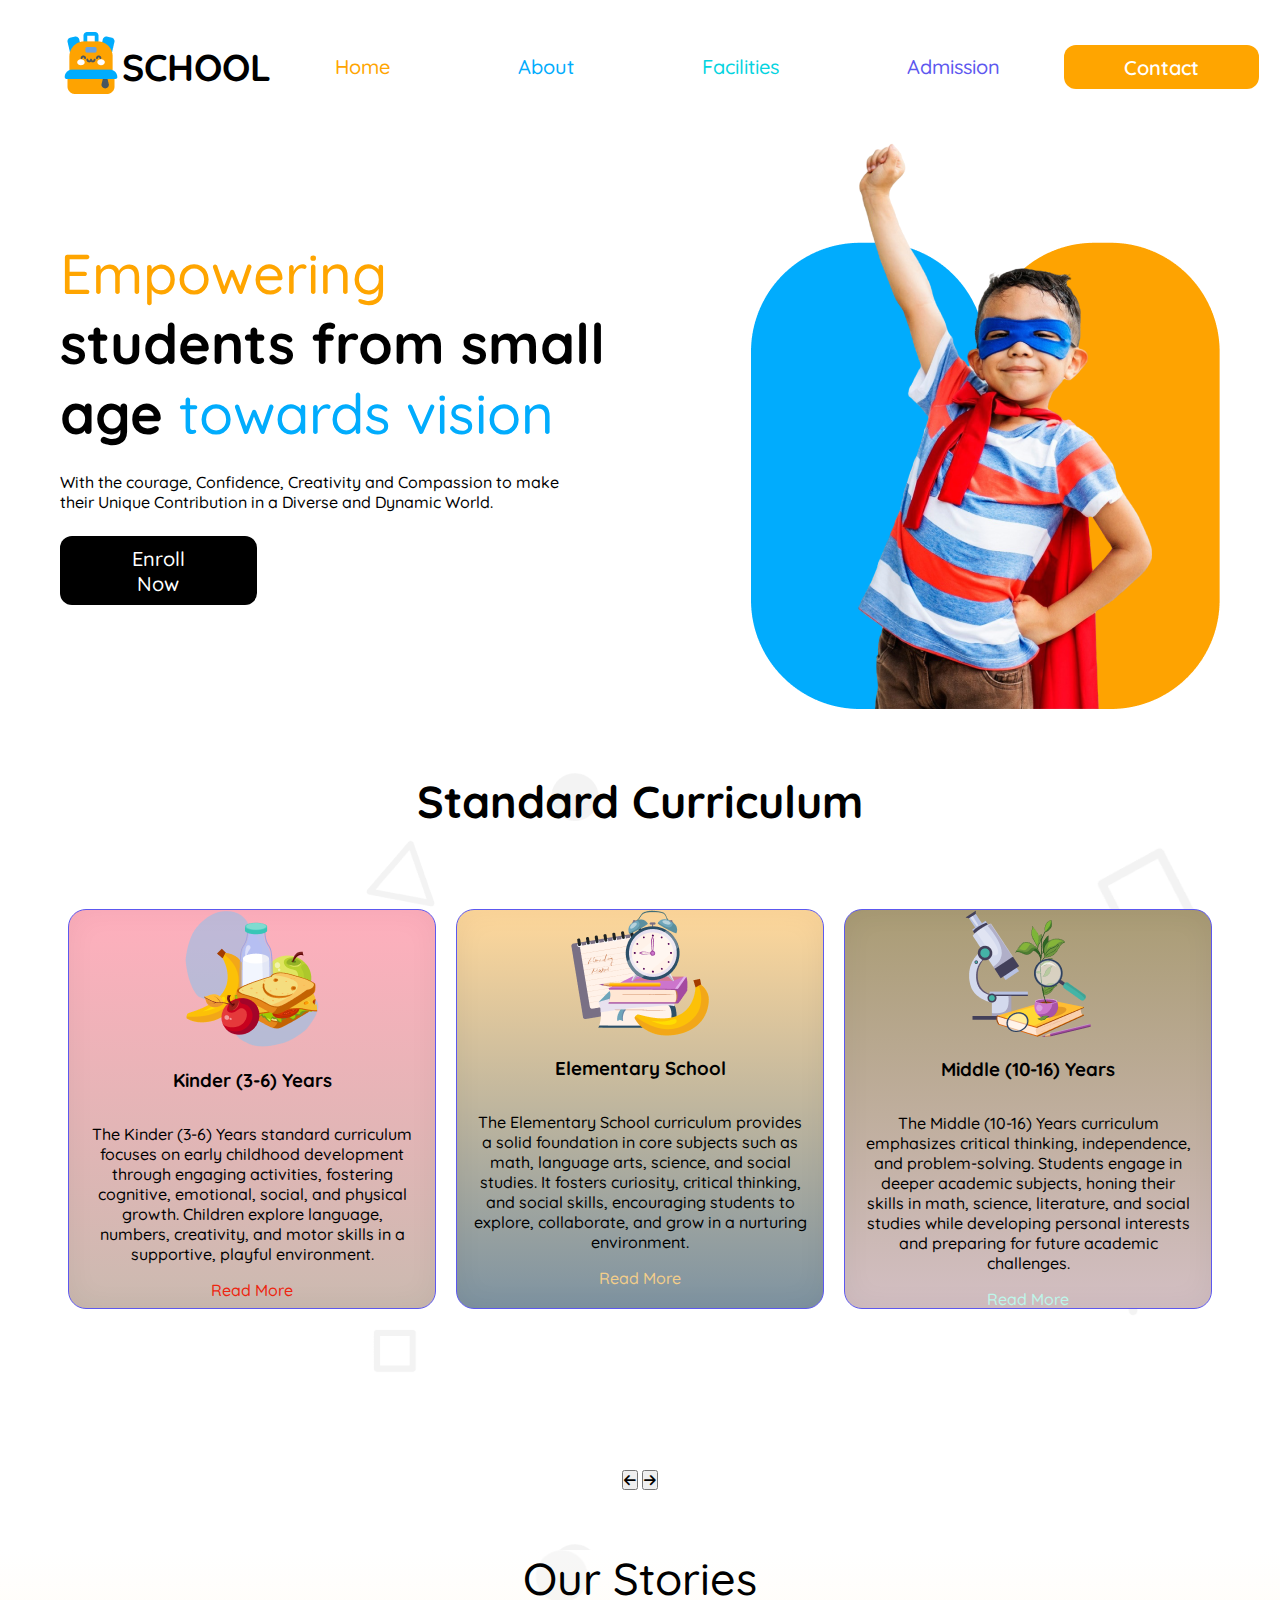
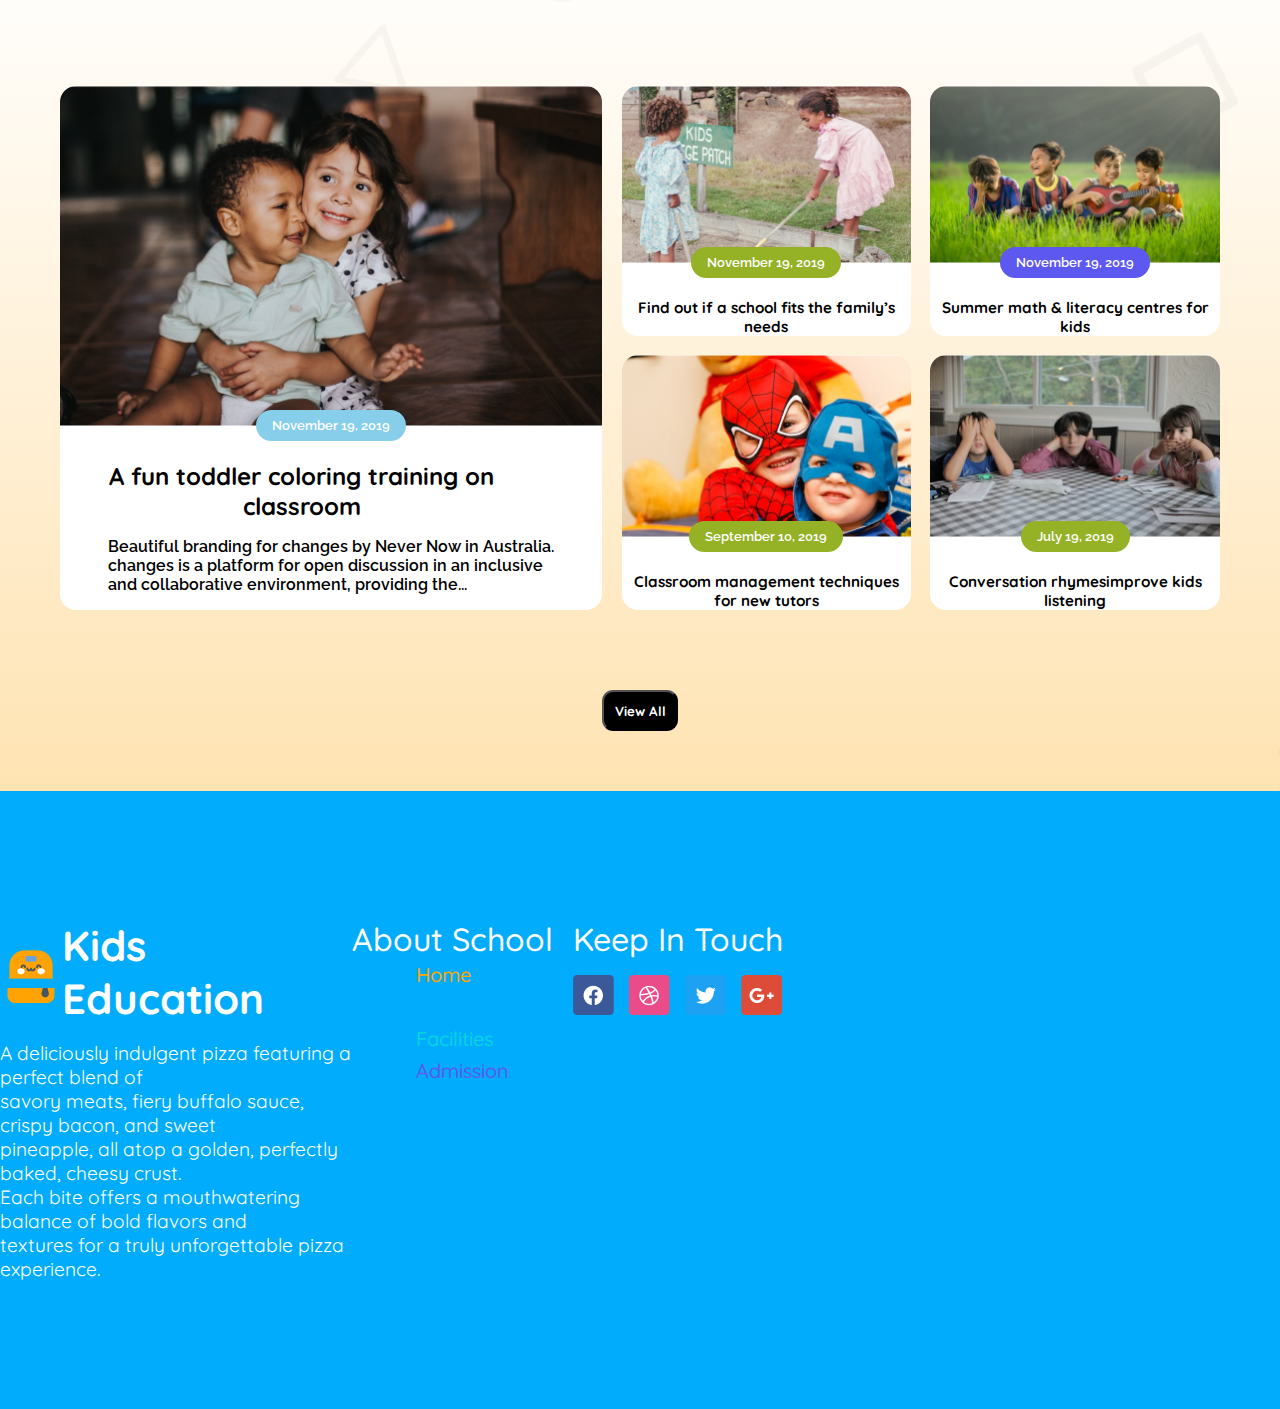
==== commit 3cf028c7: "still working on minor issue" ====
--- a/index.html
+++ b/index.html
@@ -179,9 +179,9 @@
     </div>
 
      <div class="about-school">
-      <h1>About School</h1>
+      <h1 id="aboutx">About School</h1>
       <ul>
-        <li class="abc"><a href="">Home</a></li>
+        <li class=""><a href="">Home</a></li>
         <li><a href="">About</a></li>
         <li><a href="">Facilities</a></li>
         <li><a href="">Admission</a></li>
--- a/kidschool.css
+++ b/kidschool.css
@@ -348,9 +348,9 @@
 /* footer section start  */
 
 footer{
+     
     color: white;
     background-color: #01ACFD;
-    justify-content: space-evenly;
     align-items: start;
     padding: 8rem 0;
 }
@@ -372,9 +372,11 @@
     font-size: 1.2rem;
     color: #fff;
 }
-.about-school > ul > li > a{
+.about-school > ul > a{
+    display: block;
     color: white;
-    margin: 0;
+    margin-bottom: 20px;
+    
 }
 
 .about-school{
@@ -550,8 +552,8 @@
     padding-left: 2rem;
     
 }
-.abc{
-    padding-right: 20px;
+#aboutx{
+   
 }
 /* footer section end */
 
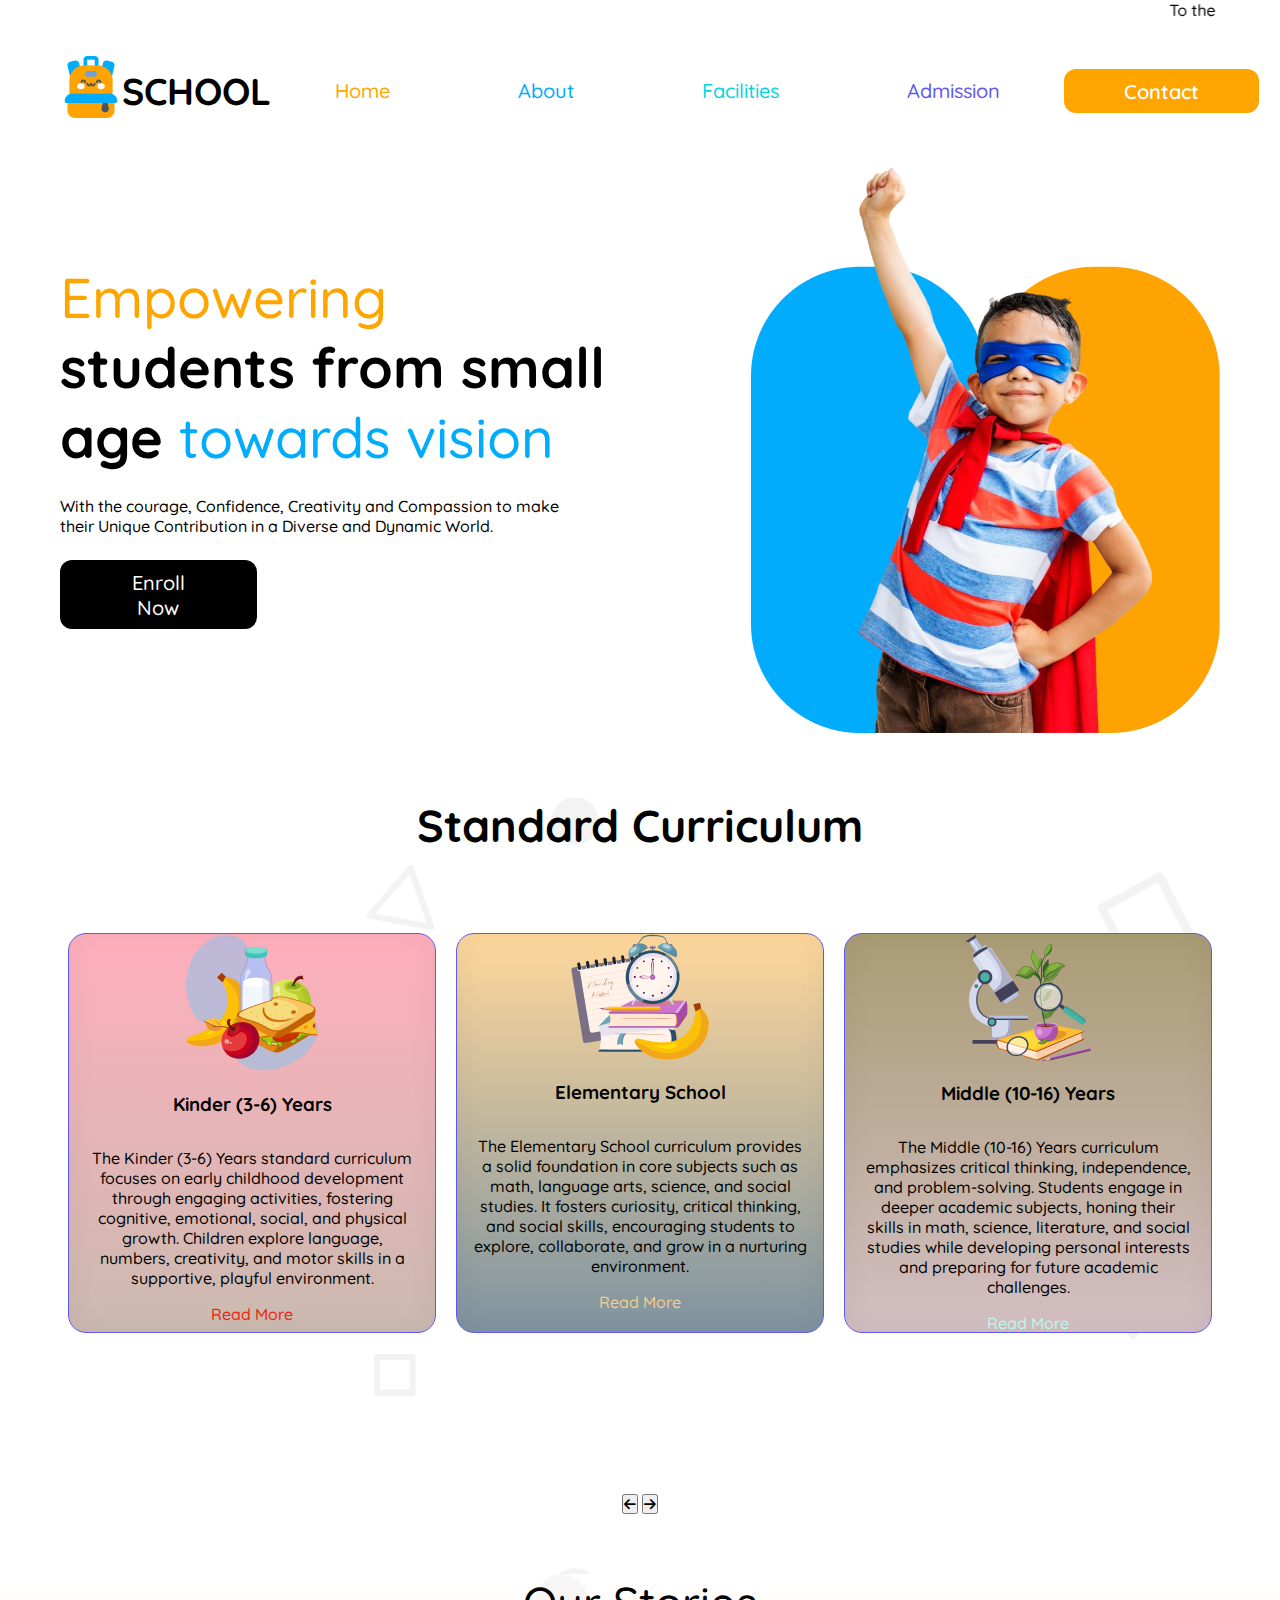
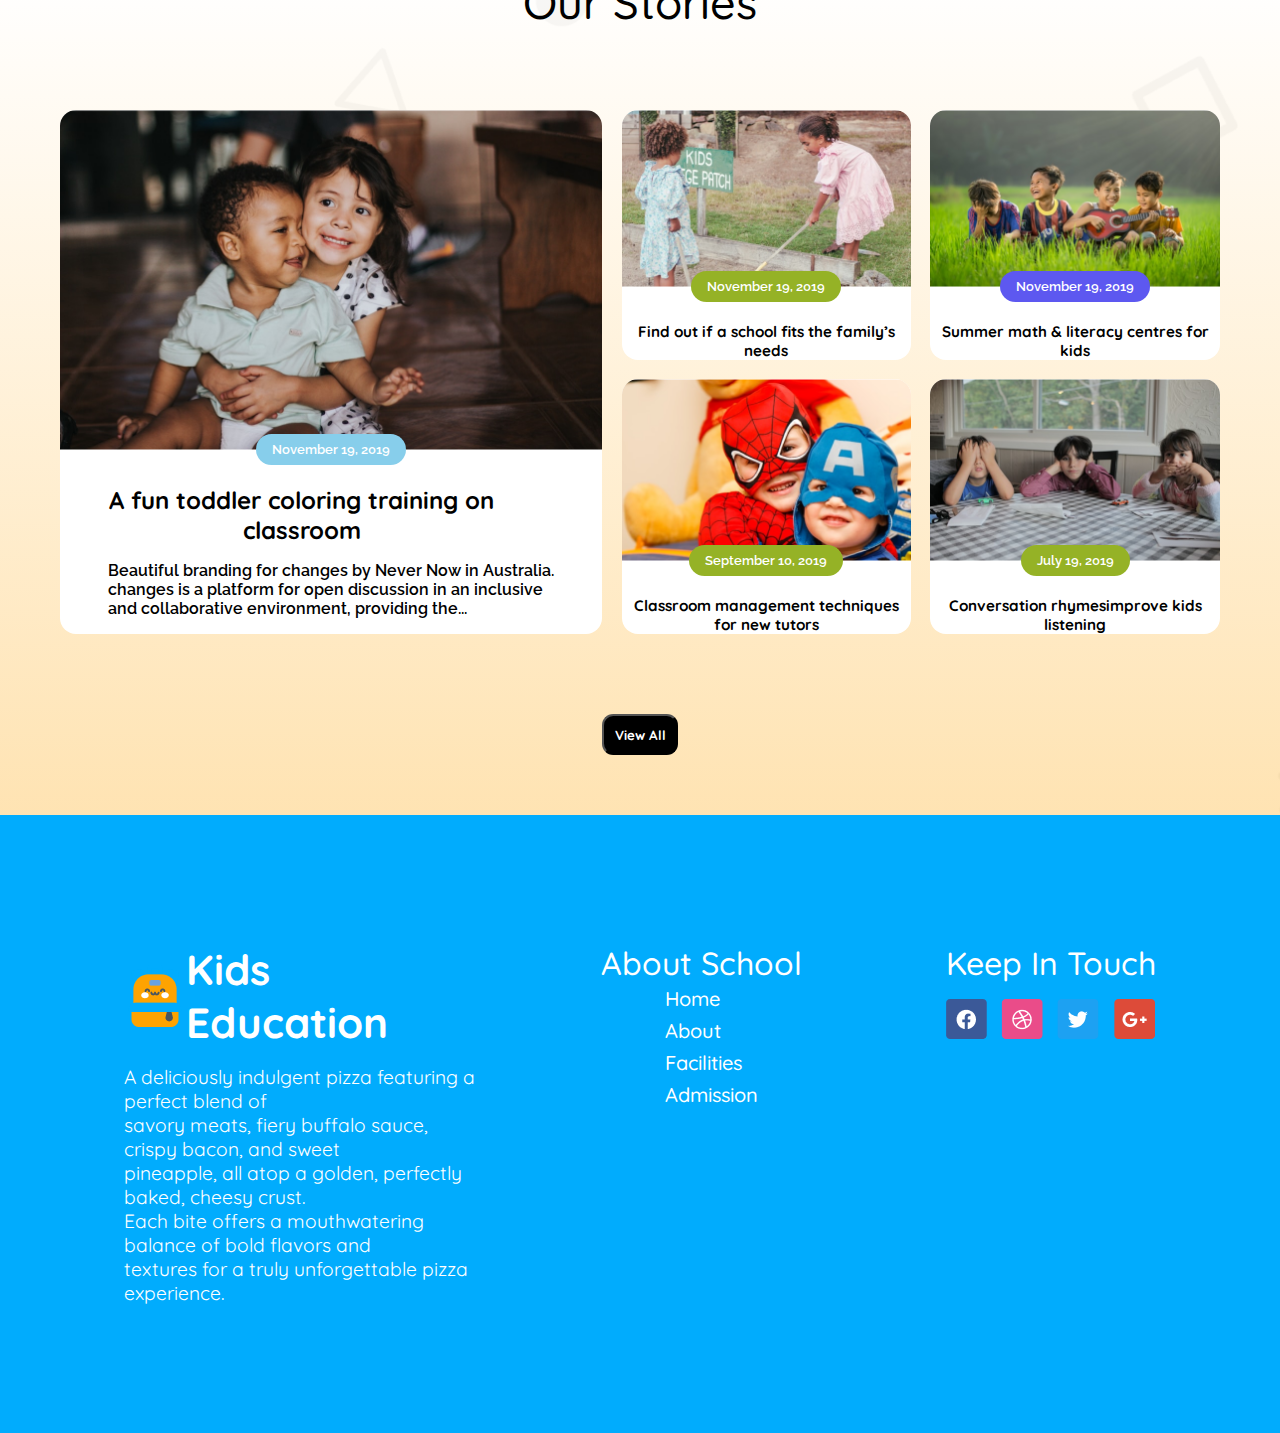
==== commit 695a20c1: "retest -version" ====
--- a/index.html
+++ b/index.html
@@ -10,6 +10,18 @@
 </head>
 <body class="quicksand">
 <main>
+<marquee behavior="" direction="left">To the person who feels hopeless, I want you to know that every great journey starts with a single step. Life may seem uncertain, and the road ahead could look difficult, but remember that nothing worth achieving comes easily. You've already taken the most important step by deciding to pursue web development. That decision alone shows that you're capable of change, growth, and resilience.
+
+    Web development is an incredible field, full of opportunities for creative expression and problem-solving. Every line of code you write is progress, no matter how small it may seem. Challenges will come, but with every challenge, there is growth. Learn from your mistakes and celebrate your successes. It’s not about perfection, but about persistence.
+    
+    Start with one project, one new concept, and build from there. With dedication, your skills will grow, and you’ll see progress before you know it. Trust the process and embrace the journey, knowing that each day is a new chance to learn and improve.
+    
+    You are capable. You are worthy. And you can do this. Don’t let fear or doubt hold you back from creating the future you deserve. Step forward, keep moving, and believe in yourself. Your dreams are closer than you think.
+    
+    
+    
+    
+    </marquee>
 <header>
 
 <!-- navbar part start -->
--- a/kidschool.css
+++ b/kidschool.css
@@ -348,9 +348,9 @@
 /* footer section start  */
 
 footer{
-     
     color: white;
     background-color: #01ACFD;
+    justify-content: space-evenly;
     align-items: start;
     padding: 8rem 0;
 }
@@ -372,10 +372,10 @@
     font-size: 1.2rem;
     color: #fff;
 }
-.about-school > ul > a{
-    display: block;
+.about-school > ul > li > a{
+
     color: white;
-    margin-bottom: 20px;
+   
     
 }
 
